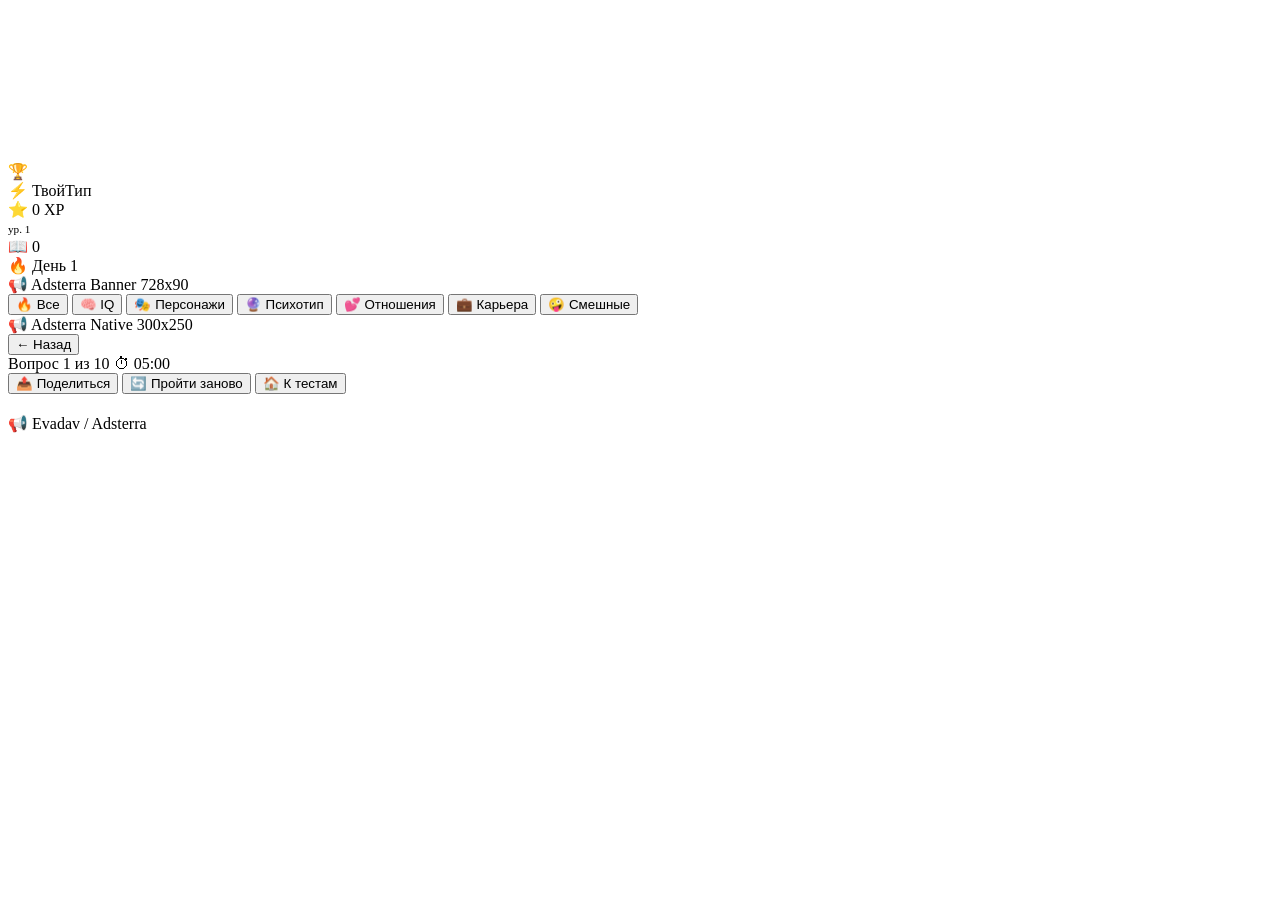
==== index.html @ b0abc8a8 "Add files via upload" ====
<!DOCTYPE html>
<html lang="ru">
<head>
    <meta charset="UTF-8">
    <meta name="viewport" content="width=device-width, initial-scale=1.0">
    <title>ТвойТип — узнай себя | Тесты, психотипы, персонажи</title>
    <meta name="description" content="Пройди тест и узнай кто ты на самом деле. IQ, психотип, персонажи, карьера, отношения. Бесплатно.">
    <meta property="og:title" content="ТвойТип — узнай себя">
    <meta property="og:description" content="Пройди тест и узнай кто ты на самом деле. Бесплатно.">
    <meta property="og:type" content="website">
    <meta name="theme-color" content="#080812">
    <link href="https://fonts.googleapis.com/css2?family=Inter:wght@300;400;500;600;700;800;900&display=swap" rel="stylesheet">
    <link rel="stylesheet" href="css/style.css">
</head>
<body>
    <canvas id="particlesCanvas"></canvas>

    <div class="achievement-toast" id="achievementToast">
        <span class="ach-toast-emoji" id="achEmoji">🏆</span>
        <div>
            <div class="ach-toast-text" id="achTitle"></div>
            <div class="ach-toast-sub" id="achSub"></div>
        </div>
    </div>

    <div class="app-container">
        <header class="header" id="mainHeader">
            <div class="logo">⚡ ТвойТип</div>
            <div class="stats-row">
                <div class="stat-pill">⭐ <span class="stat-value" id="xpTotal">0</span> XP</div>
                <div class="stat-pill">
                    <div class="xp-mini-bar"><div class="xp-mini-fill" id="xpMiniFill"></div></div>
                    <span style="font-size:0.7em;">ур. <span id="userLevel">1</span></span>
                </div>
                <div class="stat-pill">📖 <span class="stat-value" id="testsCompleted">0</span></div>
                <div class="streak-badge" id="streakBadge">🔥 День 1</div>
            </div>
        </header>

        <div class="ad-placeholder ad-banner-top" id="adBannerTop">📢 Adsterra Banner 728x90</div>

        <nav class="category-nav" id="categoryNav">
            <button class="cat-btn active" data-category="all">🔥 Все</button>
            <button class="cat-btn" data-category="iq">🧠 IQ</button>
            <button class="cat-btn" data-category="character">🎭 Персонажи</button>
            <button class="cat-btn" data-category="personality">🔮 Психотип</button>
            <button class="cat-btn" data-category="love">💕 Отношения</button>
            <button class="cat-btn" data-category="career">💼 Карьера</button>
            <button class="cat-btn" data-category="funny">🤪 Смешные</button>
        </nav>

        <div id="homeScreen">
            <div class="tests-grid" id="testsGrid"></div>
            <div class="ad-placeholder ad-inline-rect" id="adInlineRect">📢 Adsterra Native 300x250</div>
        </div>

        <div class="quiz-screen hidden" id="quizScreen">
            <button class="back-btn" onclick="goHome()">← Назад</button>
            <div class="quiz-header">
                <span class="quiz-progress-text" id="quizProgressText">Вопрос 1 из 10</span>
                <span class="quiz-timer hidden" id="quizTimer">⏱ 05:00</span>
            </div>
            <div class="quiz-progress-bar"><div class="quiz-progress-fill" id="quizProgressFill"></div></div>
            <div id="questionContainer"></div>
        </div>

        <div class="result-screen hidden" id="resultScreen">
            <div class="result-card" id="resultCard"></div>
            <div class="btn-group">
                <button class="btn btn-primary" onclick="shareResult()">📤 Поделиться</button>
                <button class="btn btn-outline" onclick="retakeTest()">🔄 Пройти заново</button>
                <button class="btn btn-gold" onclick="goHome()">🏠 К тестам</button>
            </div>
            <div class="ad-placeholder ad-inline-rect" style="margin-top:20px;">📢 Evadav / Adsterra</div>
        </div>
    </div>

    <script src="js/data.js"></script>
    <script src="js/engine.js"></script>
    <script src="js/ui.js"></script>
</body>
</html>
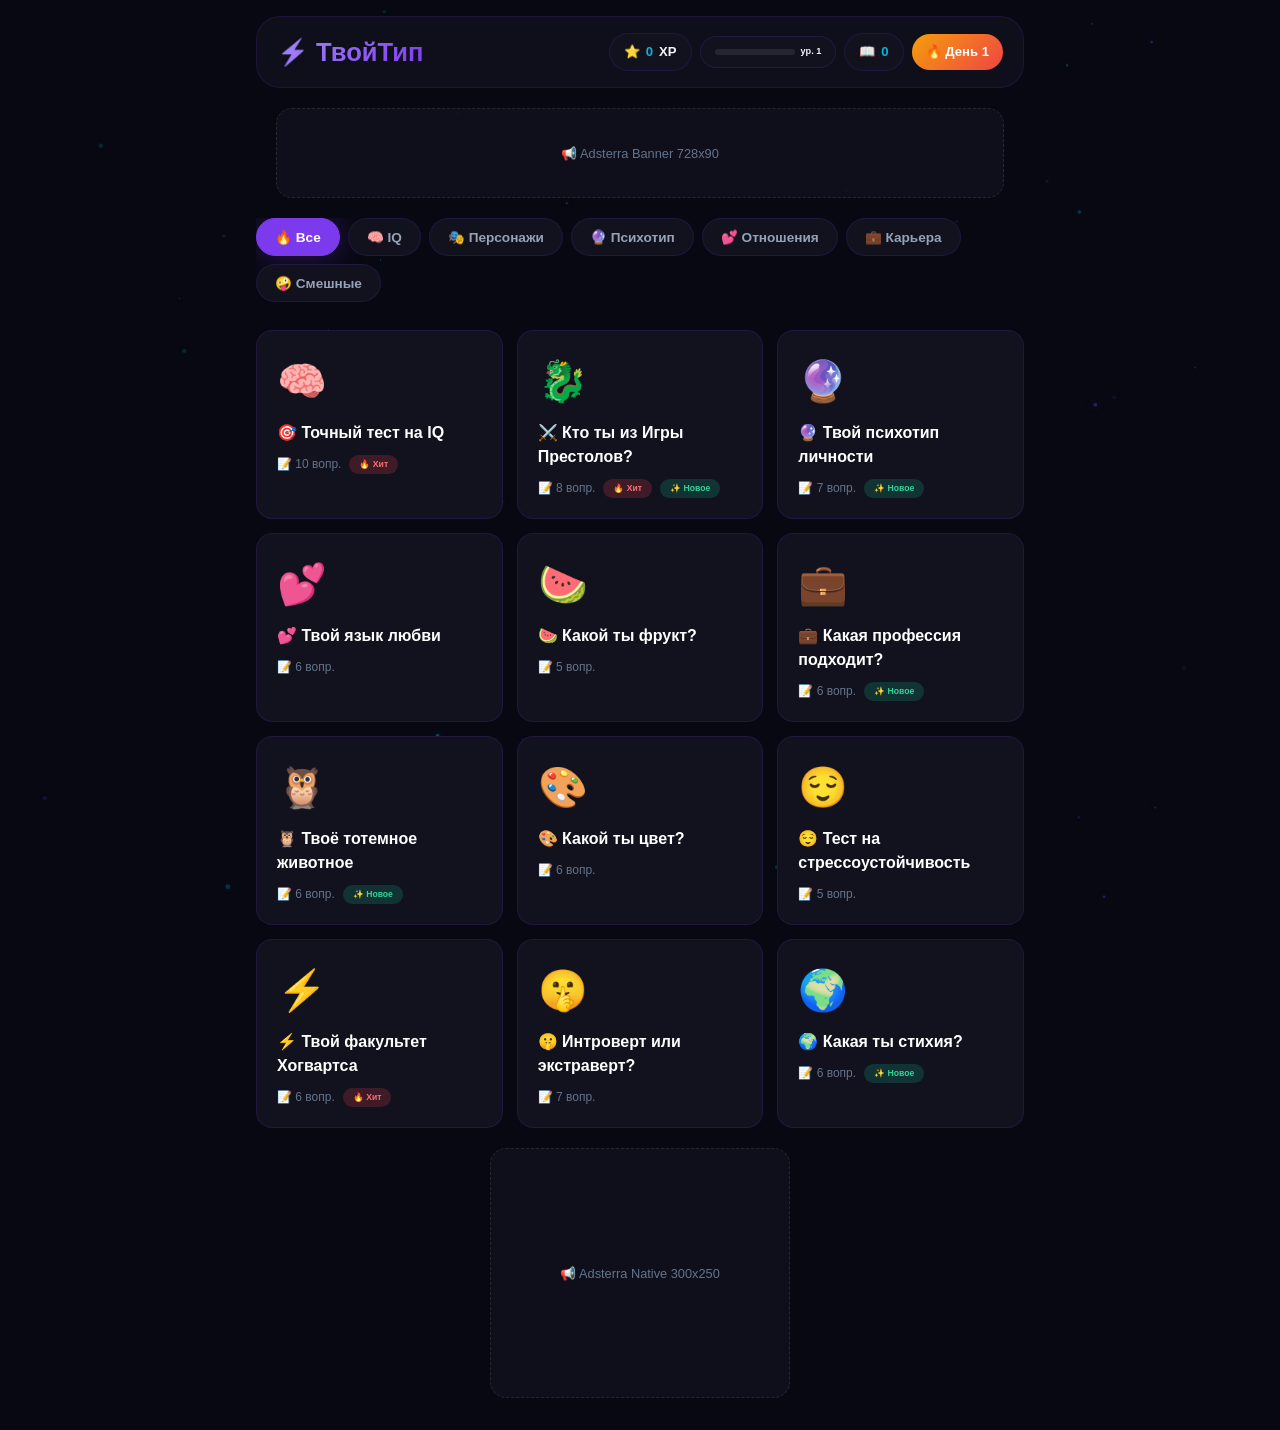
==== commit 3e6cf6d4: "Update index.html" ====
--- a/index.html
+++ b/index.html
@@ -10,7 +10,7 @@
     <meta property="og:type" content="website">
     <meta name="theme-color" content="#080812">
     <link href="https://fonts.googleapis.com/css2?family=Inter:wght@300;400;500;600;700;800;900&display=swap" rel="stylesheet">
-    <link rel="stylesheet" href="css/style.css">
+    <link rel="stylesheet" href="style.css">
 </head>
 <body>
     <canvas id="particlesCanvas"></canvas>
@@ -75,8 +75,8 @@
         </div>
     </div>
 
-    <script src="js/data.js"></script>
-    <script src="js/engine.js"></script>
-    <script src="js/ui.js"></script>
+    <script src="data.js"></script>
+    <script src="engine.js"></script>
+    <script src="ui.js"></script>
 </body>
-</html>+</html>
--- a/style.css
+++ b/style.css
@@ -0,0 +1,136 @@
+:root {
+    --bg-deep: #080812;
+    --bg-card: #12121f;
+    --bg-card-hover: #18182a;
+    --accent-primary: #7c3aed;
+    --accent-secondary: #06b6d4;
+    --accent-success: #10b981;
+    --accent-danger: #ef4444;
+    --accent-gold: #f59e0b;
+    --accent-pink: #ec4899;
+    --text-primary: #f1f5f9;
+    --text-secondary: #94a3b8;
+    --text-muted: #64748b;
+    --border-subtle: rgba(124,58,237,0.15);
+    --border-active: rgba(124,58,237,0.5);
+    --glow-purple: 0 0 30px rgba(124,58,237,0.3);
+    --glow-cyan: 0 0 30px rgba(6,182,212,0.3);
+    --glow-gold: 0 0 20px rgba(245,158,11,0.3);
+    --radius-sm: 10px;
+    --radius-md: 16px;
+    --radius-lg: 24px;
+    --radius-xl: 32px;
+    --transition-fast: 0.15s ease;
+    --transition-smooth: 0.3s cubic-bezier(0.4,0,0.2,1);
+    --transition-bounce: 0.4s cubic-bezier(0.34,1.56,0.64,1);
+}
+
+* { margin:0; padding:0; box-sizing:border-box; }
+body { background:var(--bg-deep); color:var(--text-primary); font-family:'Inter',sans-serif; min-height:100vh; overflow-x:hidden; line-height:1.5; -webkit-font-smoothing:antialiased; }
+
+#particlesCanvas { position:fixed; top:0; left:0; width:100%; height:100%; z-index:0; pointer-events:none; opacity:0.6; }
+
+.app-container { position:relative; z-index:1; max-width:800px; margin:0 auto; padding:16px; }
+
+.header { display:flex; align-items:center; justify-content:space-between; padding:16px 20px; background:rgba(18,18,31,0.8); backdrop-filter:blur(20px); -webkit-backdrop-filter:blur(20px); border:1px solid var(--border-subtle); border-radius:var(--radius-lg); margin-bottom:20px; position:sticky; top:16px; z-index:100; flex-wrap:wrap; gap:12px; }
+.logo { font-size:1.6em; font-weight:900; background:linear-gradient(135deg,#a78bfa,#7c3aed,#06b6d4); background-size:200% 200%; -webkit-background-clip:text; -webkit-text-fill-color:transparent; animation:gradientShift 4s ease infinite; }
+@keyframes gradientShift { 0%,100% { background-position:0% 50%; } 50% { background-position:100% 50%; } }
+
+.stats-row { display:flex; gap:8px; flex-wrap:wrap; align-items:center; }
+.stat-pill { background:var(--bg-card); border:1px solid var(--border-subtle); padding:8px 14px; border-radius:20px; font-size:0.82em; font-weight:600; display:flex; align-items:center; gap:6px; transition:all var(--transition-fast); }
+.stat-pill:hover { border-color:var(--border-active); box-shadow:var(--glow-purple); }
+.stat-value { color:var(--accent-secondary); font-weight:800; }
+.xp-mini-bar { width:80px; height:6px; background:rgba(255,255,255,0.08); border-radius:10px; overflow:hidden; }
+.xp-mini-fill { height:100%; background:linear-gradient(90deg,#7c3aed,#06b6d4); border-radius:10px; width:0%; transition:width 0.6s ease; }
+.streak-badge { background:linear-gradient(135deg,#f59e0b,#ef4444); color:#fff; padding:8px 14px; border-radius:20px; font-weight:700; font-size:0.82em; animation:pulse-gold 2s infinite; }
+@keyframes pulse-gold { 0%,100% { box-shadow:0 0 0 0 rgba(245,158,11,0.5); } 50% { box-shadow:0 0 0 15px rgba(245,158,11,0); } }
+
+.category-nav { display:flex; gap:8px; overflow-x:auto; padding-bottom:8px; margin-bottom:20px; flex-wrap:wrap; scrollbar-width:none; }
+.category-nav::-webkit-scrollbar { display:none; }
+.cat-btn { background:var(--bg-card); border:1px solid var(--border-subtle); color:var(--text-secondary); padding:10px 18px; border-radius:25px; cursor:pointer; font-weight:600; font-size:0.85em; white-space:nowrap; transition:all var(--transition-smooth); }
+.cat-btn:hover { border-color:var(--accent-primary); color:#fff; box-shadow:var(--glow-purple); }
+.cat-btn.active { background:var(--accent-primary); color:#fff; border-color:var(--accent-primary); box-shadow:var(--glow-purple); }
+
+.tests-grid { display:grid; grid-template-columns:repeat(auto-fill,minmax(220px,1fr)); gap:14px; margin-bottom:20px; }
+.test-card { background:var(--bg-card); border:1px solid var(--border-subtle); border-radius:var(--radius-md); padding:20px; cursor:pointer; transition:all var(--transition-smooth); position:relative; overflow:hidden; display:flex; flex-direction:column; gap:10px; }
+.test-card::before { content:''; position:absolute; top:0; left:0; width:100%; height:3px; background:linear-gradient(90deg,var(--accent-primary),var(--accent-secondary),var(--accent-pink)); opacity:0; transition:opacity var(--transition-smooth); }
+.test-card:hover { border-color:var(--border-active); transform:translateY(-3px); box-shadow:var(--glow-purple); background:var(--bg-card-hover); }
+.test-card:hover::before { opacity:1; }
+.test-card:active { transform:scale(0.97); }
+.test-emoji { font-size:2.5em; transition:transform var(--transition-bounce); }
+.test-card:hover .test-emoji { transform:scale(1.1) rotate(-3deg); }
+.test-title { font-weight:700; font-size:1em; color:#fff; }
+.test-meta { display:flex; gap:8px; flex-wrap:wrap; font-size:0.75em; color:var(--text-muted); }
+.test-badge { background:rgba(124,58,237,0.2); color:#a78bfa; padding:3px 10px; border-radius:12px; font-weight:600; font-size:0.72em; }
+.test-badge.hot { background:rgba(239,68,68,0.2); color:#f87171; animation:pulse-gold 2s infinite; }
+.test-badge.new { background:rgba(16,185,129,0.2); color:#34d399; }
+
+/* quiz */
+.quiz-screen { display:none; animation:fadeSlideIn 0.5s ease; }
+.quiz-screen.active { display:block; }
+.hidden { display:none !important; }
+@keyframes fadeSlideIn { from { opacity:0; transform:translateY(30px); } to { opacity:1; transform:translateY(0); } }
+
+.quiz-header { background:var(--bg-card); border:1px solid var(--border-subtle); border-radius:var(--radius-md); padding:16px 20px; margin-bottom:16px; display:flex; justify-content:space-between; align-items:center; flex-wrap:wrap; }
+.quiz-progress-text { font-weight:700; color:var(--accent-secondary); }
+.quiz-timer { font-weight:700; color:var(--accent-danger); }
+.quiz-progress-bar { width:100%; height:4px; background:rgba(255,255,255,0.08); border-radius:10px; margin-bottom:20px; }
+.quiz-progress-fill { height:100%; background:linear-gradient(90deg,#7c3aed,#06b6d4); border-radius:10px; width:0%; transition:width 0.4s ease; }
+
+.question-card { background:var(--bg-card); border:1px solid var(--border-subtle); border-radius:var(--radius-lg); padding:28px; margin-bottom:16px; animation:fadeSlideIn 0.4s ease; }
+.question-number { font-size:0.8em; color:var(--accent-secondary); font-weight:700; text-transform:uppercase; letter-spacing:0.1em; margin-bottom:12px; }
+.question-text { font-size:1.25em; font-weight:700; margin-bottom:20px; }
+.answers-list { display:flex; flex-direction:column; gap:10px; }
+.answer-btn { background:var(--bg-deep); border:2px solid rgba(255,255,255,0.08); color:var(--text-primary); padding:16px 20px; border-radius:var(--radius-md); cursor:pointer; font-weight:500; font-size:0.95em; text-align:left; transition:all var(--transition-fast); }
+.answer-btn:hover { border-color:var(--accent-primary); background:rgba(124,58,237,0.1); box-shadow:var(--glow-purple); }
+.answer-btn.selected { border-color:var(--accent-secondary); background:rgba(6,182,212,0.15); }
+
+.slider-container { display:flex; flex-direction:column; gap:12px; align-items:center; }
+.slider-labels { display:flex; justify-content:space-between; width:100%; font-size:0.8em; color:var(--text-muted); }
+.slider-input { -webkit-appearance:none; width:100%; height:8px; border-radius:10px; background:linear-gradient(90deg,#7c3aed,#06b6d4); outline:none; }
+.slider-input::-webkit-slider-thumb { -webkit-appearance:none; width:28px; height:28px; border-radius:50%; background:#fff; border:3px solid #7c3aed; cursor:pointer; box-shadow:var(--glow-purple); }
+.slider-value { font-weight:800; font-size:1.3em; color:var(--accent-secondary); }
+
+.result-screen { display:none; animation:fadeSlideIn 0.6s ease; text-align:center; }
+.result-screen.active { display:block; }
+.result-card { background:var(--bg-card); border:2px solid var(--border-active); border-radius:var(--radius-xl); padding:40px 28px; box-shadow:var(--glow-purple); margin-bottom:16px; }
+.result-emoji { font-size:5em; animation:float 3s ease-in-out infinite; }
+@keyframes float { 0%,100% { transform:translateY(0); } 50% { transform:translateY(-15px); } }
+.result-title { font-size:2em; font-weight:900; margin:16px 0 8px; background:linear-gradient(135deg,#a78bfa,#06b6d4); -webkit-background-clip:text; -webkit-text-fill-color:transparent; }
+.result-description { color:var(--text-secondary); font-size:1.05em; line-height:1.7; margin-bottom:20px; }
+.result-score { font-weight:800; font-size:1.1em; color:var(--accent-gold); margin-bottom:12px; }
+.result-xp { font-weight:800; color:var(--accent-gold); margin-bottom:16px; }
+
+.btn { display:inline-block; padding:14px 28px; border-radius:30px; font-weight:700; font-size:0.95em; cursor:pointer; border:none; transition:all var(--transition-bounce); color:#fff; text-decoration:none; }
+.btn-primary { background:linear-gradient(135deg,#7c3aed,#6d28d9); box-shadow:0 4px 20px rgba(124,58,237,0.4); }
+.btn-primary:hover { transform:translateY(-2px); box-shadow:0 8px 30px rgba(124,58,237,0.6); }
+.btn-outline { background:transparent; border:2px solid var(--accent-secondary); color:var(--accent-secondary); }
+.btn-outline:hover { background:rgba(6,182,212,0.1); box-shadow:var(--glow-cyan); }
+.btn-gold { background:linear-gradient(135deg,#f59e0b,#d97706); }
+.btn-gold:hover { transform:translateY(-2px); box-shadow:0 8px 30px rgba(245,158,11,0.6); }
+.btn-group { display:flex; gap:10px; flex-wrap:wrap; justify-content:center; }
+
+.back-btn { background:var(--bg-card); border:1px solid var(--border-subtle); color:var(--text-secondary); padding:8px 16px; border-radius:20px; cursor:pointer; font-weight:600; font-size:0.85em; display:inline-flex; align-items:center; gap:6px; }
+.back-btn:hover { border-color:#fff; color:#fff; }
+
+.ad-placeholder { background:rgba(18,18,31,0.8); border:1px dashed rgba(255,255,255,0.1); border-radius:var(--radius-md); display:flex; align-items:center; justify-content:center; color:var(--text-muted); font-size:0.8em; margin:16px 0; min-height:90px; }
+.ad-banner-top { max-width:728px; margin:0 auto 20px; }
+.ad-inline-rect { min-height:250px; max-width:300px; margin:16px auto; }
+
+.achievement-toast { position:fixed; top:20px; right:20px; background:linear-gradient(135deg,#1a1a2e,#16213e); border:2px solid var(--accent-gold); border-radius:var(--radius-lg); padding:16px 22px; z-index:1000; display:none; align-items:center; gap:14px; box-shadow:var(--glow-gold); animation:slideInRight 0.5s cubic-bezier(0.34,1.56,0.64,1); max-width:350px; }
+.achievement-toast.show { display:flex; }
+@keyframes slideInRight { from { opacity:0; transform:translateX(120px); } to { opacity:1; transform:translateX(0); } }
+.ach-toast-emoji { font-size:2.2em; }
+.ach-toast-text { font-weight:700; color:var(--accent-gold); font-size:0.9em; }
+.ach-toast-sub { font-size:0.75em; color:var(--text-secondary); }
+
+@media (max-width:600px) {
+    .app-container { padding:8px; }
+    .header { padding:12px 14px; top:8px; }
+    .logo { font-size:1.3em; }
+    .tests-grid { grid-template-columns:repeat(auto-fill,minmax(140px,1fr)); gap:8px; }
+    .test-card { padding:14px; }
+    .test-emoji { font-size:2em; }
+    .question-card { padding:18px; }
+    .result-card { padding:24px 16px; }
+}
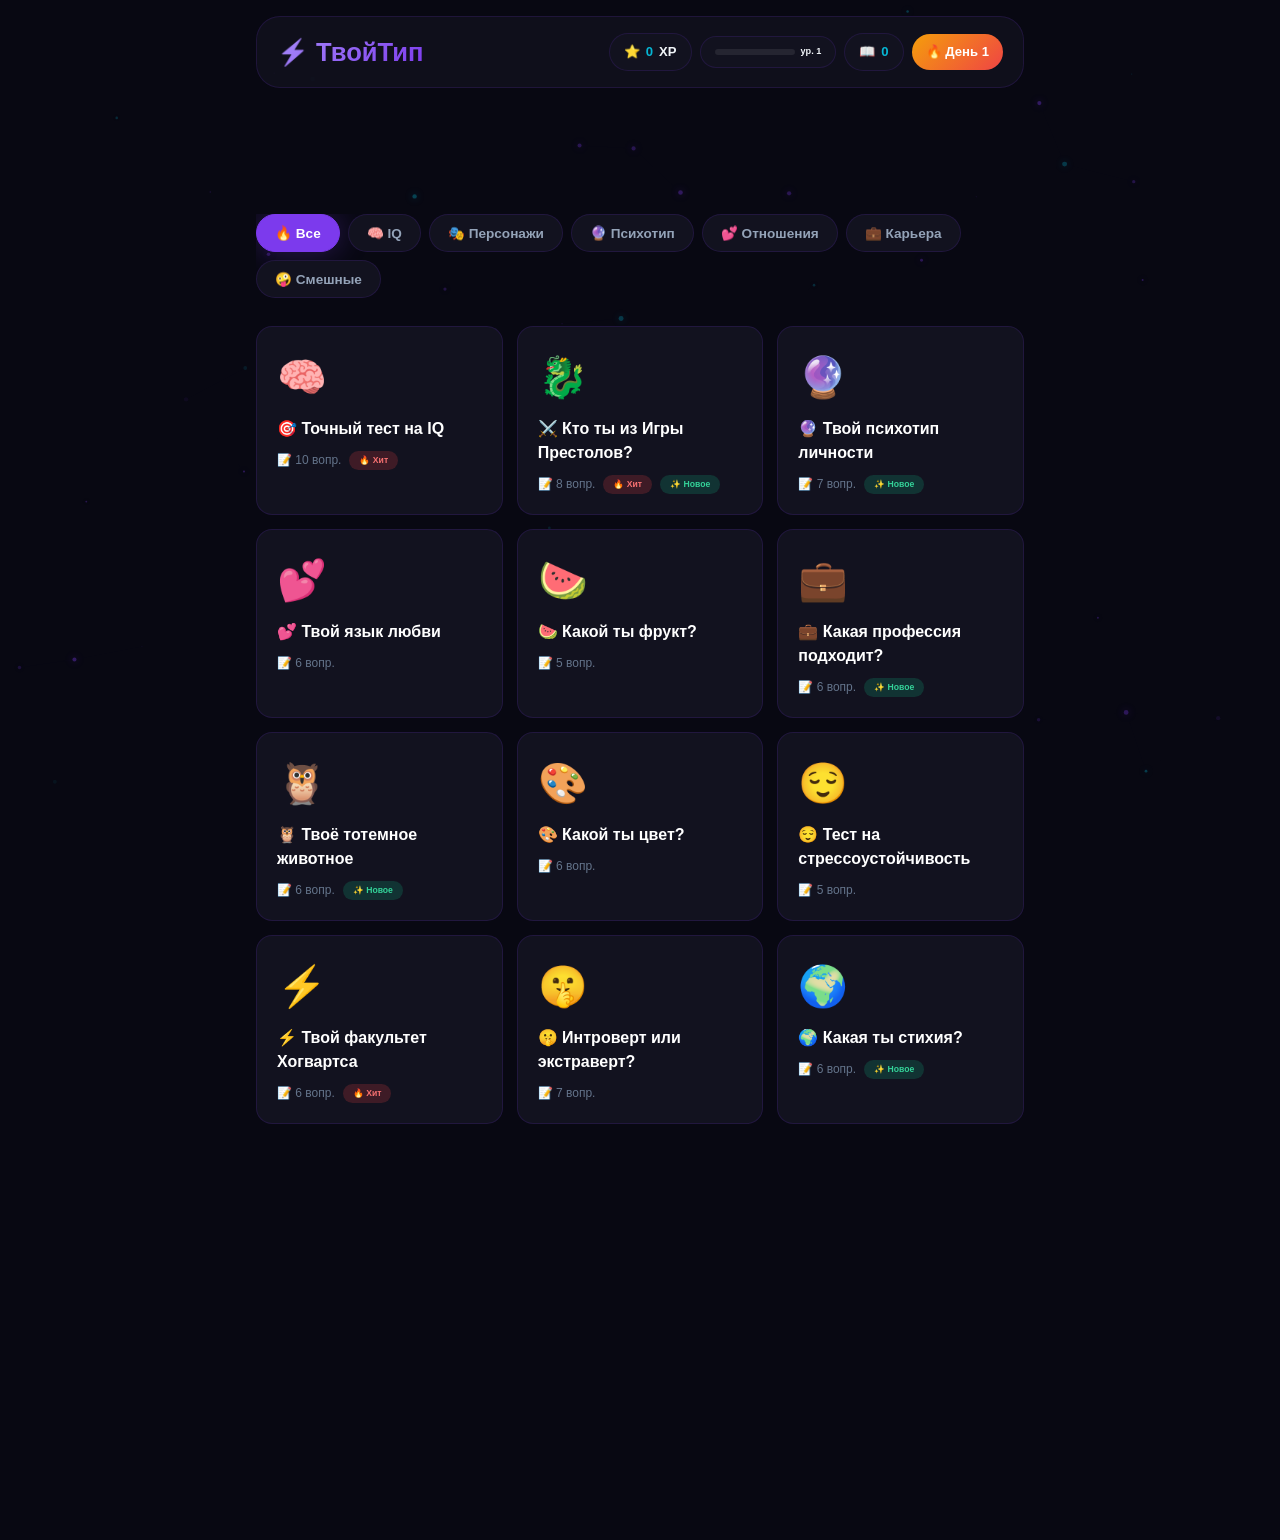
==== commit 9ff9d3f9: "Update index.html" ====
--- a/index.html
+++ b/index.html
@@ -11,6 +11,9 @@
     <meta name="theme-color" content="#080812">
     <link href="https://fonts.googleapis.com/css2?family=Inter:wght@300;400;500;600;700;800;900&display=swap" rel="stylesheet">
     <link rel="stylesheet" href="style.css">
+    
+    <!-- Adsterra Native Banner -->
+    <script async="async" data-cfasync="false" src="https://pl30592150.effectivecpmnetwork.com/a50ce58881017c86eaec8c054532a543/invoke.js"></script>
 </head>
 <body>
     <canvas id="particlesCanvas"></canvas>
@@ -37,7 +40,8 @@
             </div>
         </header>
 
-        <div class="ad-placeholder ad-banner-top" id="adBannerTop">📢 Adsterra Banner 728x90</div>
+        <!-- Баннер 1: под шапкой -->
+        <div id="container-a50ce58881017c86eaec8c054532a543" style="max-width:728px; margin:0 auto 16px; min-height:90px;"></div>
 
         <nav class="category-nav" id="categoryNav">
             <button class="cat-btn active" data-category="all">🔥 Все</button>
@@ -51,7 +55,12 @@
 
         <div id="homeScreen">
             <div class="tests-grid" id="testsGrid"></div>
-            <div class="ad-placeholder ad-inline-rect" id="adInlineRect">📢 Adsterra Native 300x250</div>
+            
+            <!-- Баннер 2: между карточками и концом -->
+            <div id="container-a50ce58881017c86eaec8c054532a543-2" style="max-width:300px; margin:16px auto; min-height:250px;"></div>
+            
+            <!-- Баннер 3: самый низ -->
+            <div id="container-a50ce58881017c86eaec8c054532a543-3" style="max-width:728px; margin:20px auto; min-height:90px;"></div>
         </div>
 
         <div class="quiz-screen hidden" id="quizScreen">
@@ -71,9 +80,17 @@
                 <button class="btn btn-outline" onclick="retakeTest()">🔄 Пройти заново</button>
                 <button class="btn btn-gold" onclick="goHome()">🏠 К тестам</button>
             </div>
-            <div class="ad-placeholder ad-inline-rect" style="margin-top:20px;">📢 Evadav / Adsterra</div>
+            
+            <!-- Баннер 4: после результата -->
+            <div id="container-a50ce58881017c86eaec8c054532a543-4" style="max-width:300px; margin:20px auto; min-height:250px;"></div>
         </div>
     </div>
+
+    <!-- Adsterra Popunder -->
+    <script src="https://pl30592148.effectivecpmnetwork.com/b8/e3/b3/b8e3b3159ade383a01e97f3799efa216.js"></script>
+    
+    <!-- Adsterra Social Bar -->
+    <script src="https://pl30592149.effectivecpmnetwork.com/b9/05/61/b905618df68eff4b8e28ddca85ea8d63.js"></script>
 
     <script src="data.js"></script>
     <script src="engine.js"></script>
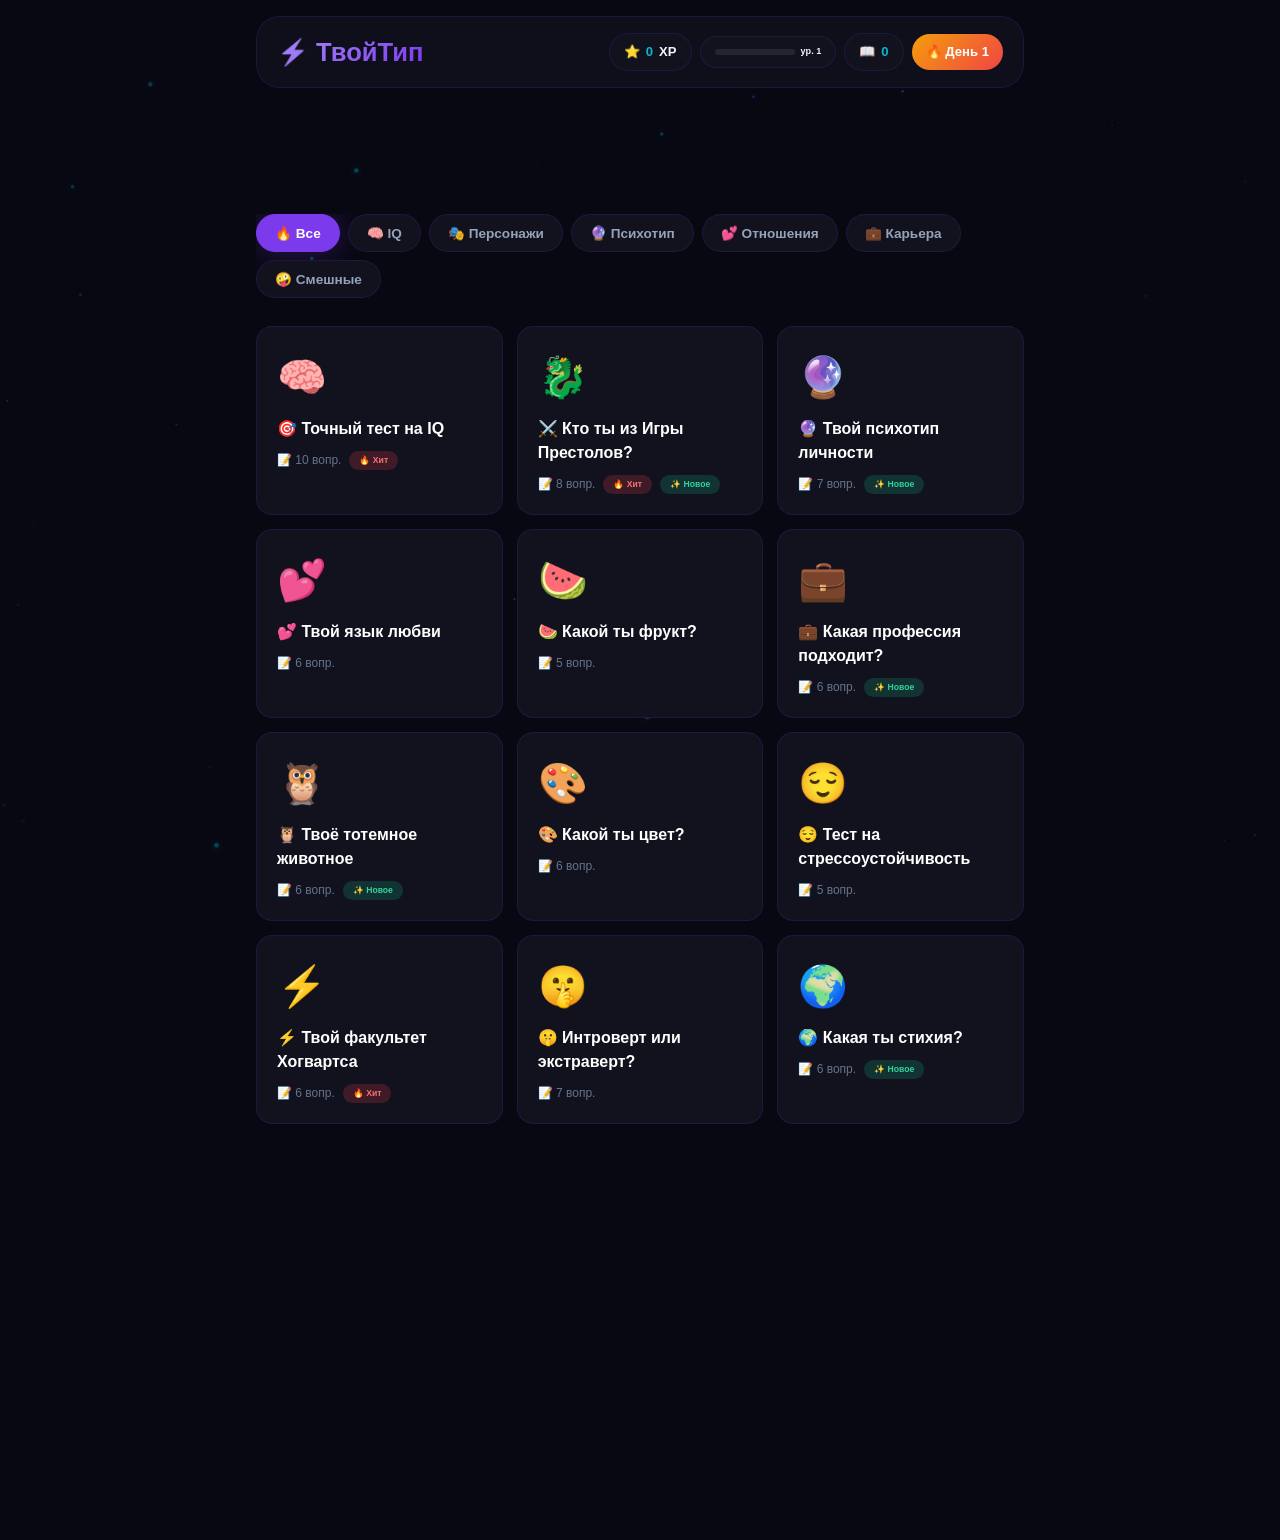
==== commit 55f86026: "Update index.html" ====
--- a/index.html
+++ b/index.html
@@ -12,7 +12,7 @@
     <link href="https://fonts.googleapis.com/css2?family=Inter:wght@300;400;500;600;700;800;900&display=swap" rel="stylesheet">
     <link rel="stylesheet" href="style.css">
     
-    <!-- Adsterra Native Banner -->
+    <!-- Adsterra Native Banner (основной скрипт) -->
     <script async="async" data-cfasync="false" src="https://pl30592150.effectivecpmnetwork.com/a50ce58881017c86eaec8c054532a543/invoke.js"></script>
 </head>
 <body>
@@ -40,8 +40,10 @@
             </div>
         </header>
 
-        <!-- Баннер 1: под шапкой -->
-        <div id="container-a50ce58881017c86eaec8c054532a543" style="max-width:728px; margin:0 auto 16px; min-height:90px;"></div>
+        <!-- Баннер 1: под шапкой, защищённый контейнер -->
+        <div style="max-width:728px; margin:0 auto 16px; overflow:hidden; position:relative; z-index:1; min-height:90px; max-height:90px;">
+            <div id="container-a50ce58881017c86eaec8c054532a543"></div>
+        </div>
 
         <nav class="category-nav" id="categoryNav">
             <button class="cat-btn active" data-category="all">🔥 Все</button>
@@ -56,11 +58,15 @@
         <div id="homeScreen">
             <div class="tests-grid" id="testsGrid"></div>
             
-            <!-- Баннер 2: между карточками и концом -->
-            <div id="container-a50ce58881017c86eaec8c054532a543-2" style="max-width:300px; margin:16px auto; min-height:250px;"></div>
+            <!-- Баннер 2: между карточками и концом, защищённый -->
+            <div style="max-width:300px; margin:16px auto; overflow:hidden; position:relative; z-index:1; min-height:250px; max-height:250px;">
+                <div id="container-a50ce58881017c86eaec8c054532a543-2"></div>
+            </div>
             
-            <!-- Баннер 3: самый низ -->
-            <div id="container-a50ce58881017c86eaec8c054532a543-3" style="max-width:728px; margin:20px auto; min-height:90px;"></div>
+            <!-- Баннер 3: самый низ, защищённый -->
+            <div style="max-width:728px; margin:20px auto; overflow:hidden; position:relative; z-index:1; min-height:90px; max-height:90px;">
+                <div id="container-a50ce58881017c86eaec8c054532a543-3"></div>
+            </div>
         </div>
 
         <div class="quiz-screen hidden" id="quizScreen">
@@ -81,8 +87,10 @@
                 <button class="btn btn-gold" onclick="goHome()">🏠 К тестам</button>
             </div>
             
-            <!-- Баннер 4: после результата -->
-            <div id="container-a50ce58881017c86eaec8c054532a543-4" style="max-width:300px; margin:20px auto; min-height:250px;"></div>
+            <!-- Баннер 4: после результата, защищённый -->
+            <div style="max-width:300px; margin:20px auto; overflow:hidden; position:relative; z-index:1; min-height:250px; max-height:250px;">
+                <div id="container-a50ce58881017c86eaec8c054532a543-4"></div>
+            </div>
         </div>
     </div>
 
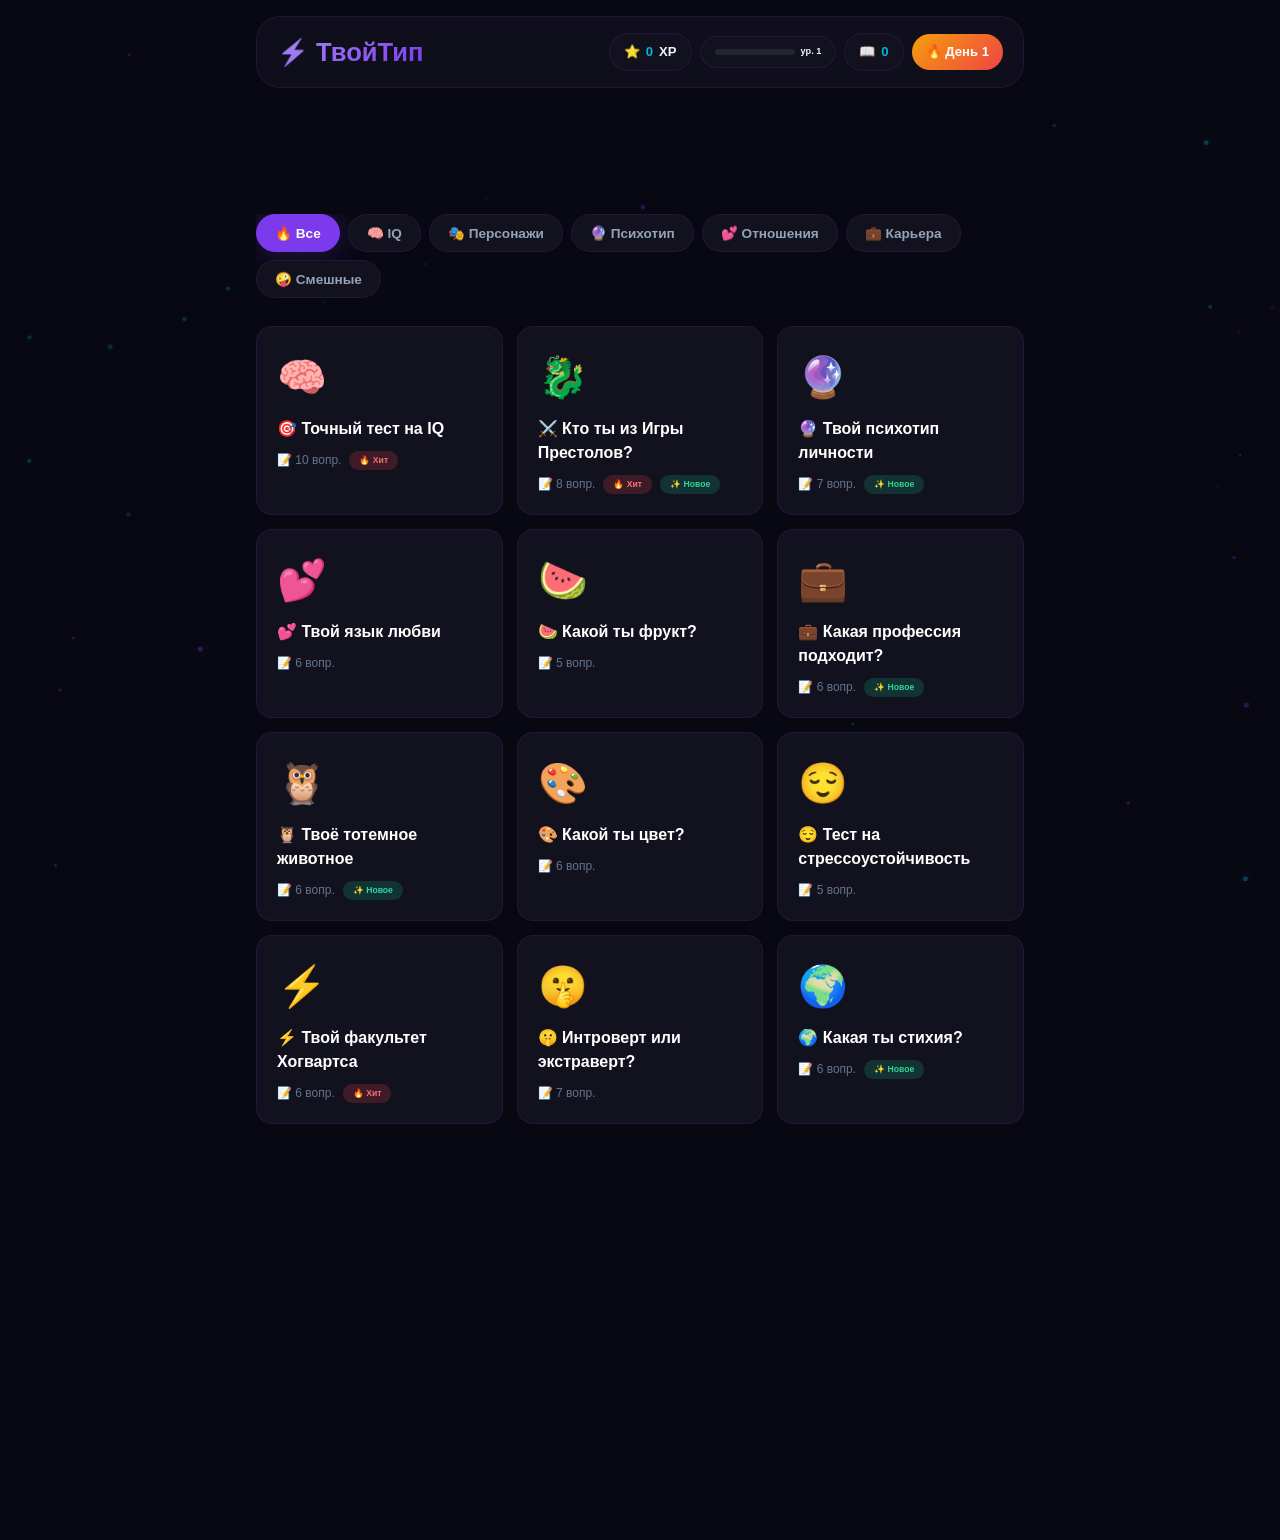
==== commit f199e980: "Update index.html" ====
--- a/index.html
+++ b/index.html
@@ -12,11 +12,12 @@
     <link href="https://fonts.googleapis.com/css2?family=Inter:wght@300;400;500;600;700;800;900&display=swap" rel="stylesheet">
     <link rel="stylesheet" href="style.css">
     
-    <!-- Adsterra Native Banner (основной скрипт) -->
+    <!-- Adsterra Native Banner -->
     <script async="async" data-cfasync="false" src="https://pl30592150.effectivecpmnetwork.com/a50ce58881017c86eaec8c054532a543/invoke.js"></script>
 </head>
 <body>
     <canvas id="particlesCanvas"></canvas>
+    <canvas id="confettiCanvas" style="position:fixed;top:0;left:0;width:100%;height:100%;pointer-events:none;z-index:999;"></canvas>
 
     <div class="achievement-toast" id="achievementToast">
         <span class="ach-toast-emoji" id="achEmoji">🏆</span>
@@ -40,7 +41,7 @@
             </div>
         </header>
 
-        <!-- Баннер 1: под шапкой, защищённый контейнер -->
+        <!-- Баннер 1: под шапкой -->
         <div style="max-width:728px; margin:0 auto 16px; overflow:hidden; position:relative; z-index:1; min-height:90px; max-height:90px;">
             <div id="container-a50ce58881017c86eaec8c054532a543"></div>
         </div>
@@ -58,12 +59,12 @@
         <div id="homeScreen">
             <div class="tests-grid" id="testsGrid"></div>
             
-            <!-- Баннер 2: между карточками и концом, защищённый -->
+            <!-- Баннер 2: между карточками -->
             <div style="max-width:300px; margin:16px auto; overflow:hidden; position:relative; z-index:1; min-height:250px; max-height:250px;">
                 <div id="container-a50ce58881017c86eaec8c054532a543-2"></div>
             </div>
             
-            <!-- Баннер 3: самый низ, защищённый -->
+            <!-- Баннер 3: самый низ -->
             <div style="max-width:728px; margin:20px auto; overflow:hidden; position:relative; z-index:1; min-height:90px; max-height:90px;">
                 <div id="container-a50ce58881017c86eaec8c054532a543-3"></div>
             </div>
@@ -87,7 +88,7 @@
                 <button class="btn btn-gold" onclick="goHome()">🏠 К тестам</button>
             </div>
             
-            <!-- Баннер 4: после результата, защищённый -->
+            <!-- Баннер 4: после результата -->
             <div style="max-width:300px; margin:20px auto; overflow:hidden; position:relative; z-index:1; min-height:250px; max-height:250px;">
                 <div id="container-a50ce58881017c86eaec8c054532a543-4"></div>
             </div>
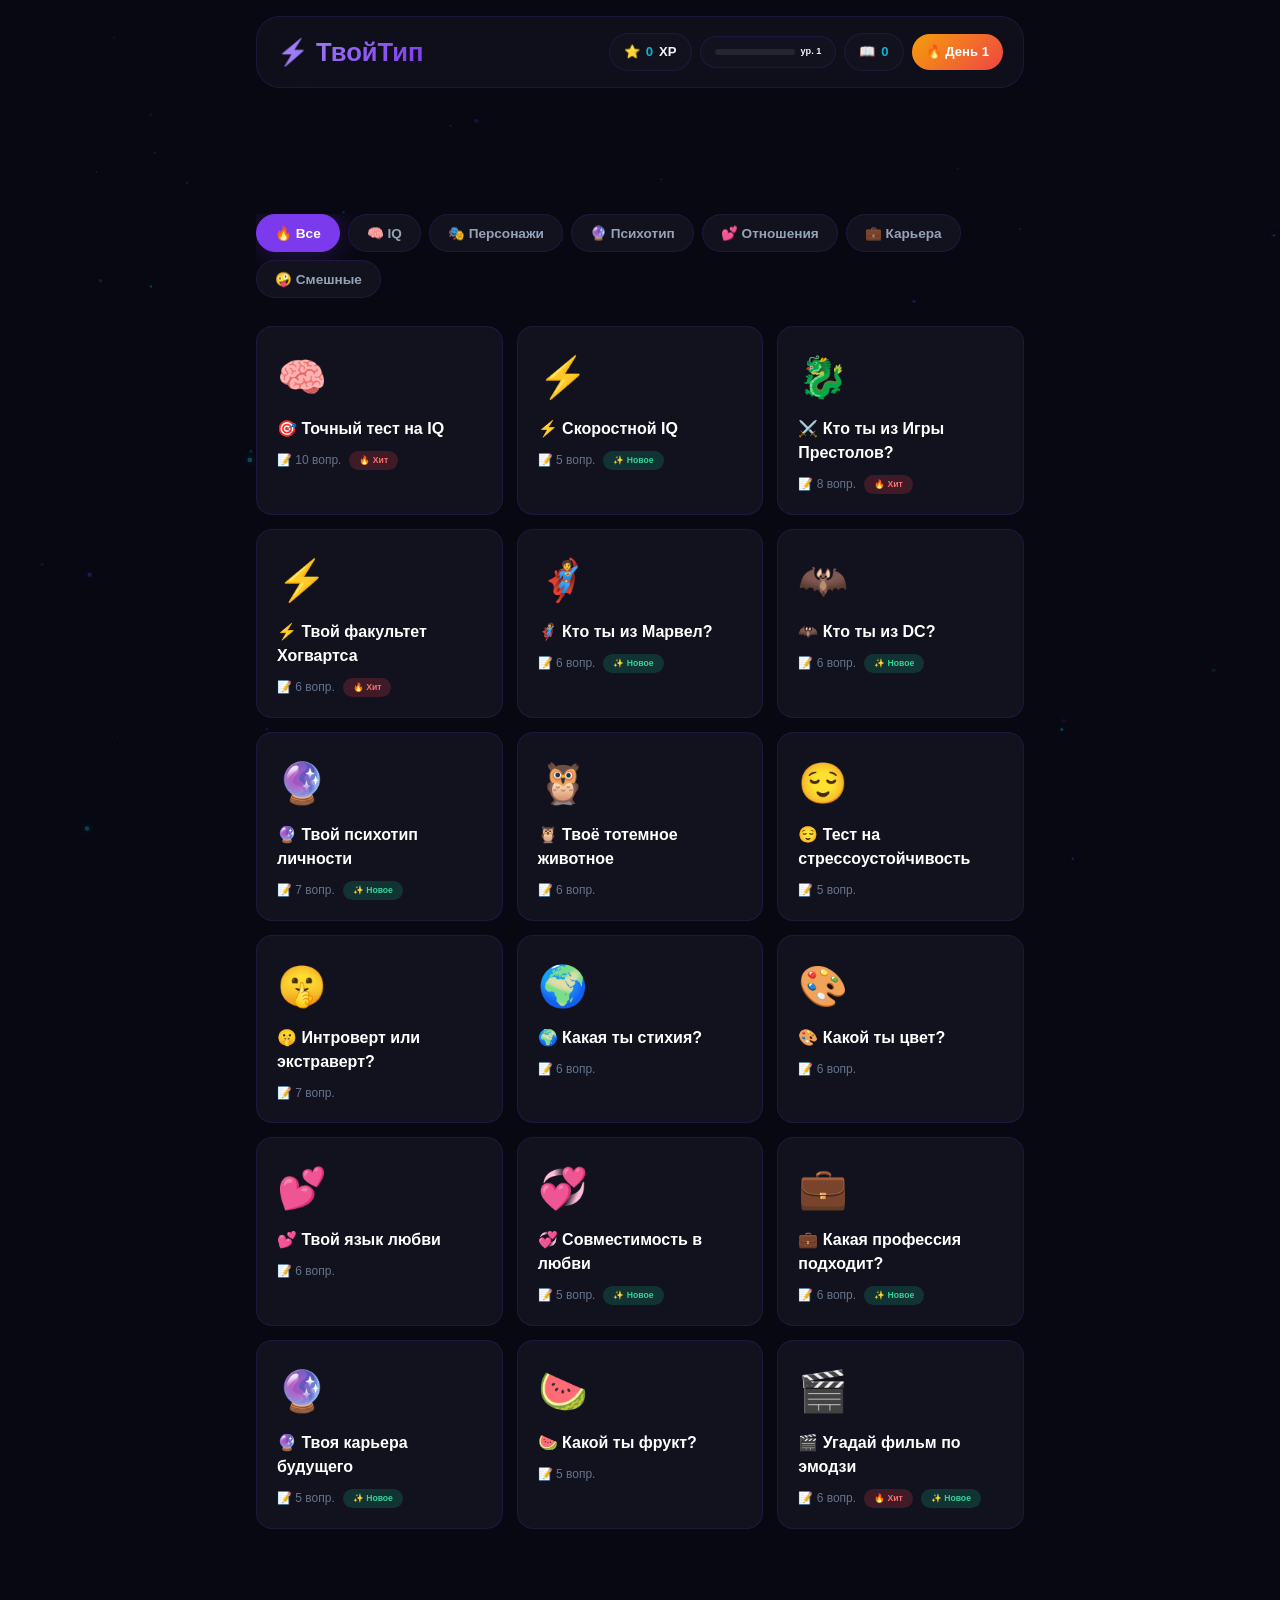
==== commit aae1871a: "Update index.html" ====
--- a/index.html
+++ b/index.html
@@ -9,6 +9,8 @@
     <meta property="og:description" content="Пройди тест и узнай кто ты на самом деле. Бесплатно.">
     <meta property="og:type" content="website">
     <meta name="theme-color" content="#080812">
+    <link rel="icon" type="image/png" href="favicon.png">
+    <link rel="apple-touch-icon" sizes="180x180" href="favicon.png">
     <link href="https://fonts.googleapis.com/css2?family=Inter:wght@300;400;500;600;700;800;900&display=swap" rel="stylesheet">
     <link rel="stylesheet" href="style.css">
     
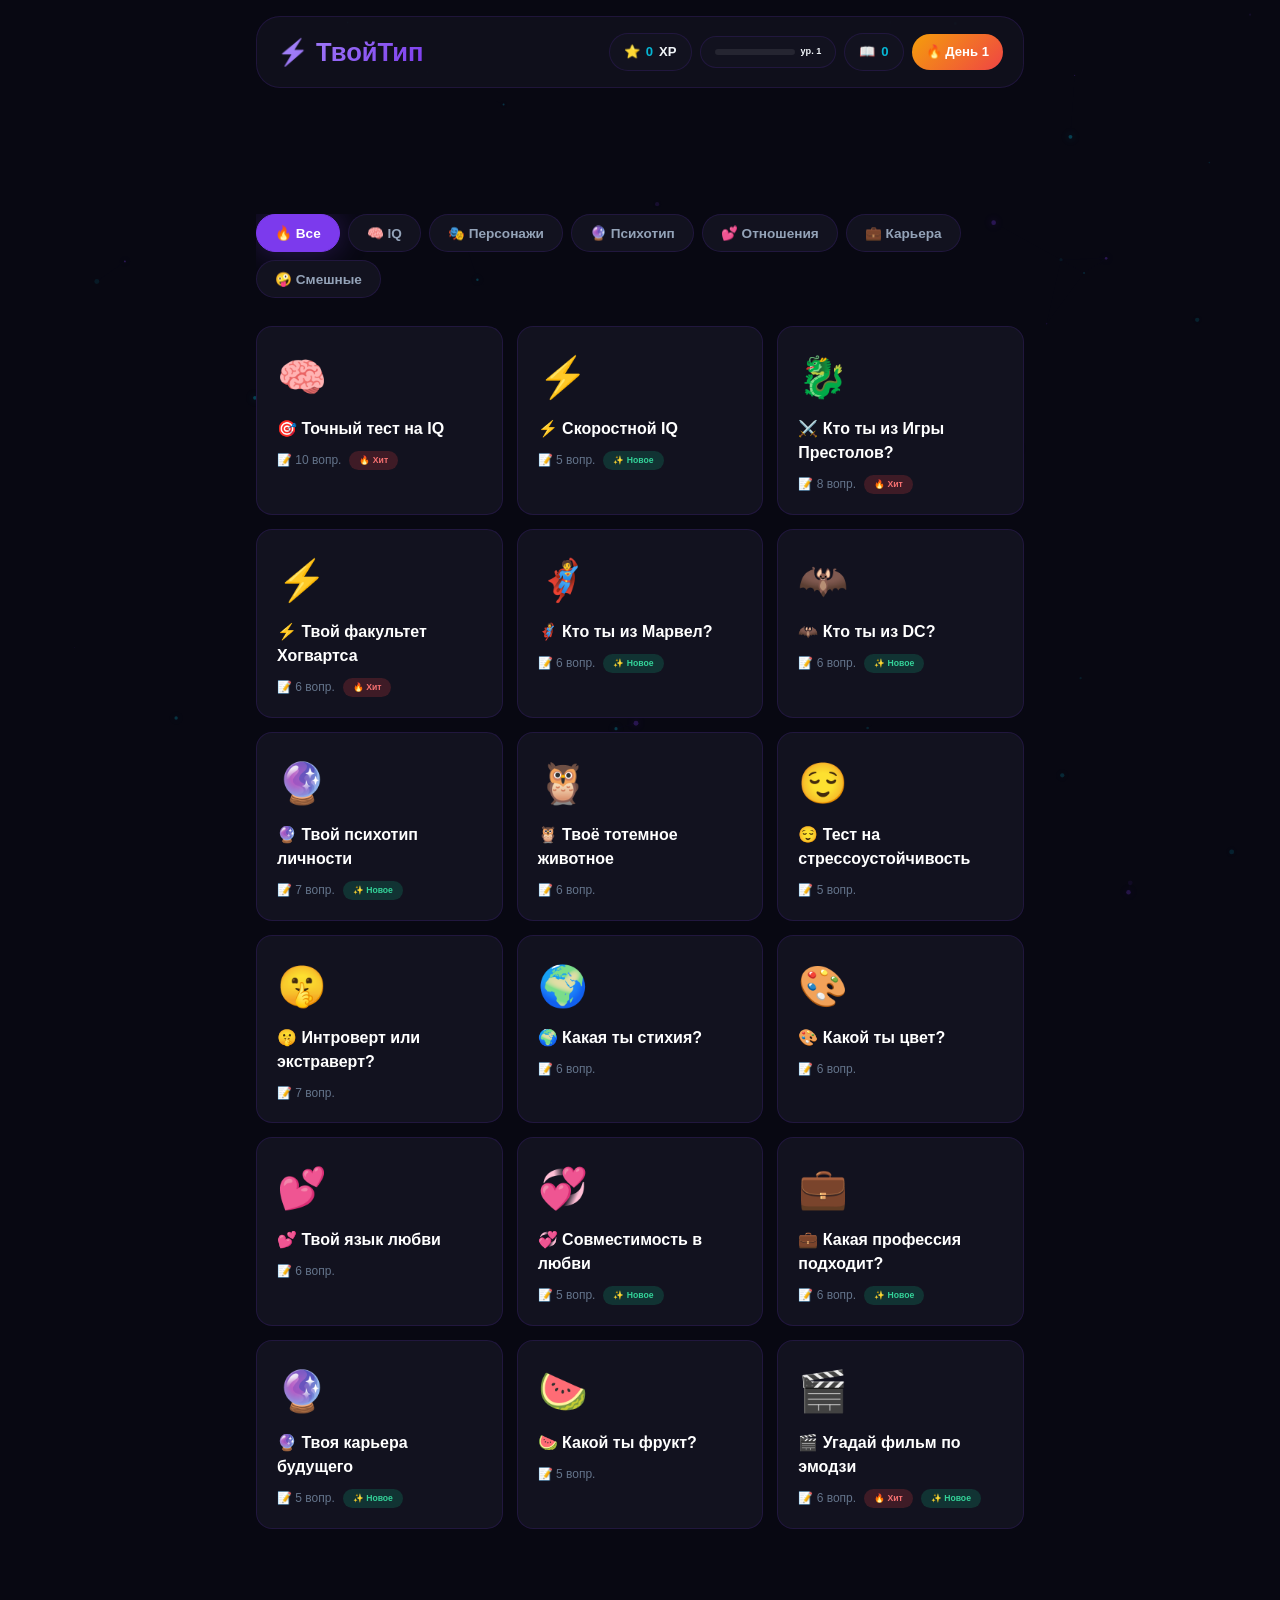
==== commit 2623fbab: "Update index.html" ====
--- a/index.html
+++ b/index.html
@@ -8,6 +8,9 @@
     <meta property="og:title" content="ТвойТип — узнай себя">
     <meta property="og:description" content="Пройди тест и узнай кто ты на самом деле. Бесплатно.">
     <meta property="og:type" content="website">
+    <meta property="og:image" content="https://novawave20267.github.io/tvoitip/favicon.png">
+    <meta property="og:image:width" content="512">
+    <meta property="og:image:height" content="512">
     <meta name="theme-color" content="#080812">
     <link rel="icon" type="image/png" href="favicon.png">
     <link rel="apple-touch-icon" sizes="180x180" href="favicon.png">
